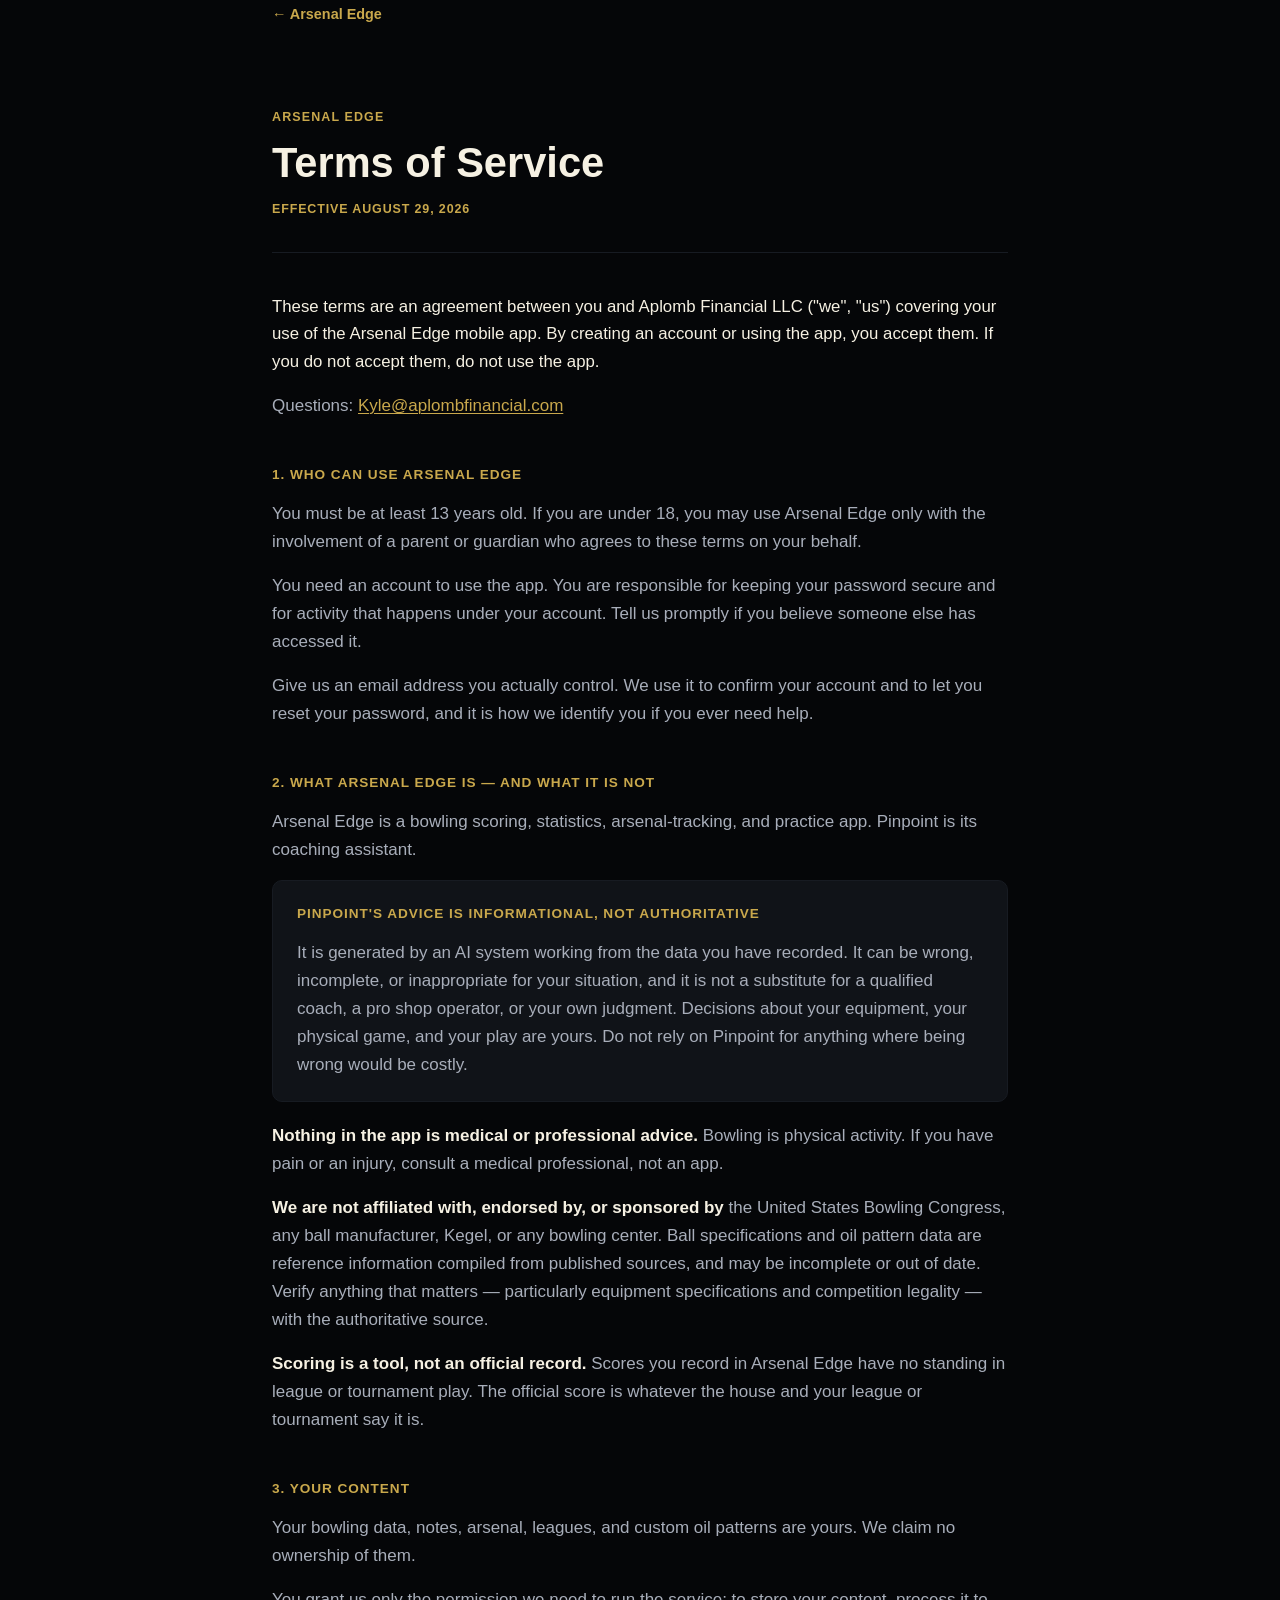
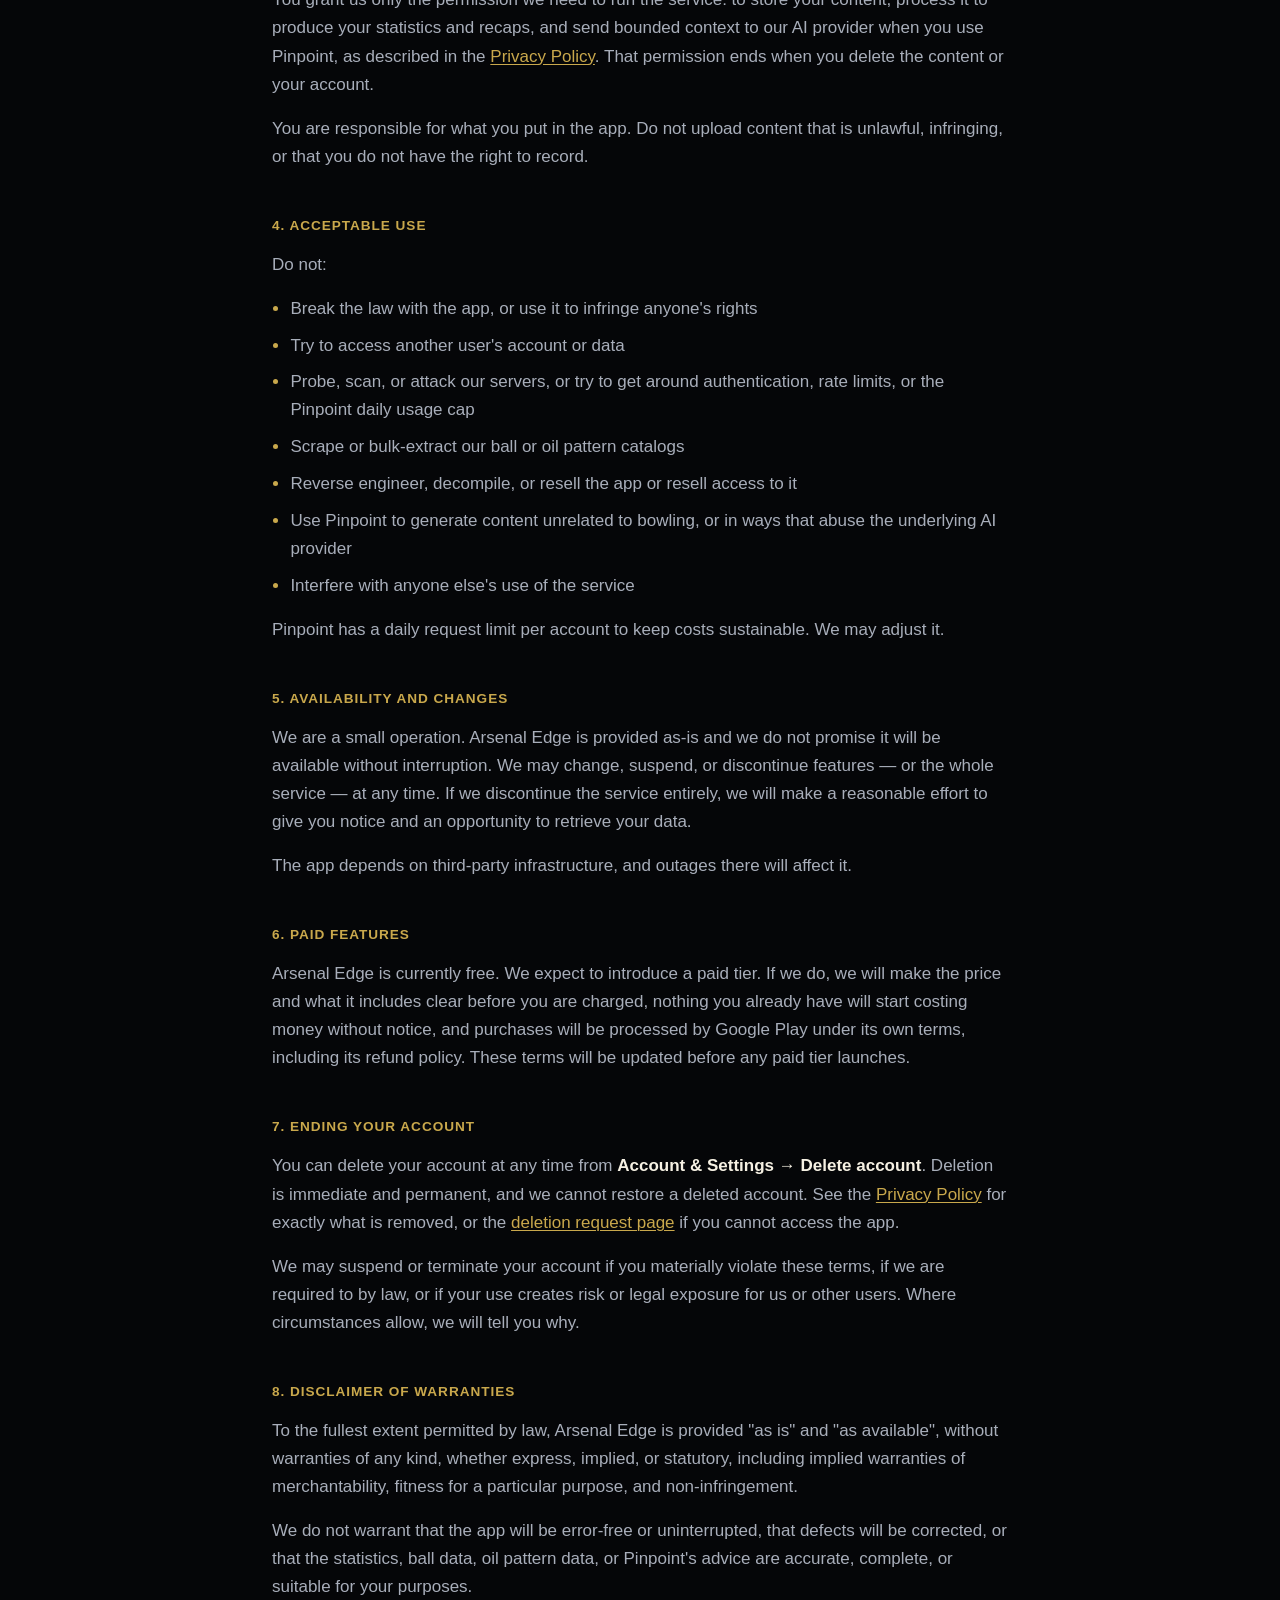
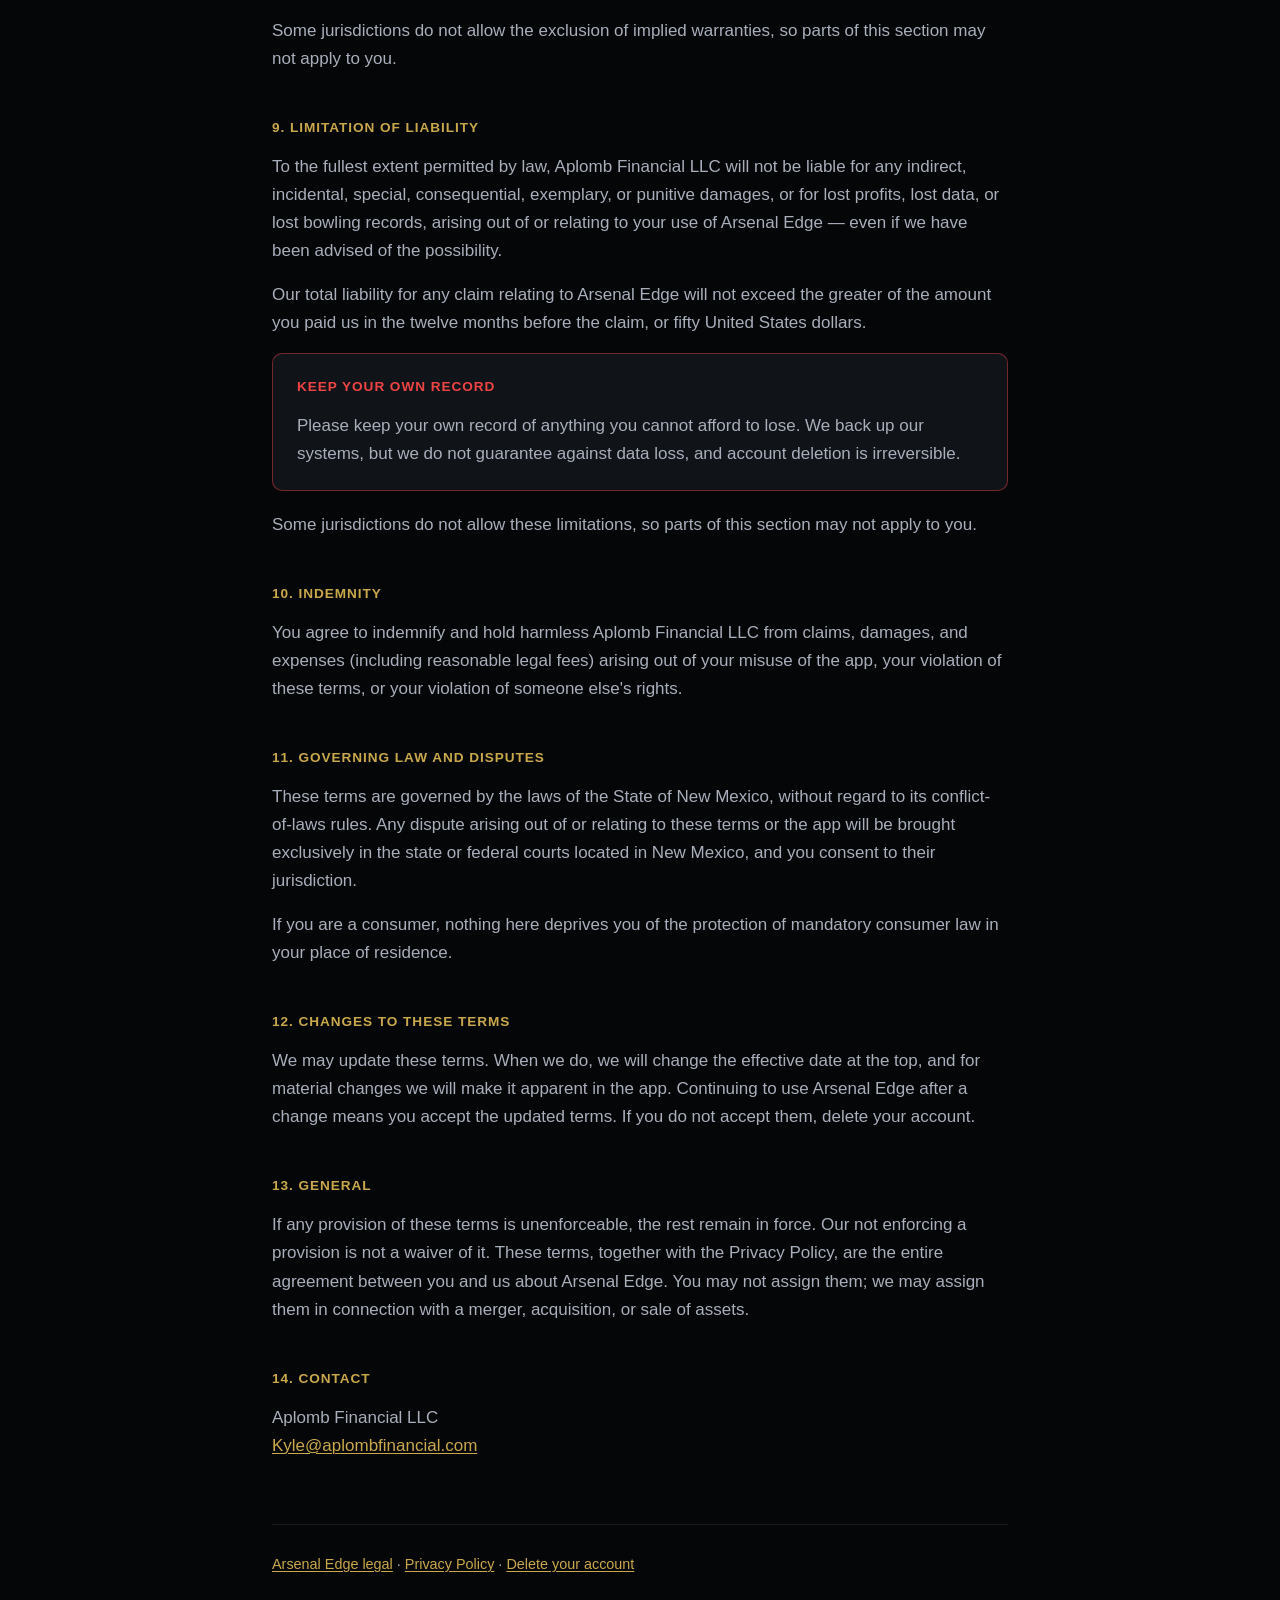
==== terms.html @ f2286957 "Add Arsenal Edge legal pages Static Privacy Policy, Terms of Service, and account deletion request p" ====
<!doctype html>
<html lang="en">
<head>
<meta charset="utf-8">
<meta name="viewport" content="width=device-width, initial-scale=1">
<title>Terms of Service — Arsenal Edge</title>
<meta name="description" content="The agreement covering your use of the Arsenal Edge bowling app.">
<link rel="stylesheet" href="style.css">
</head>
<body>
<div class="wrap">

<a class="back" href="index.html">&larr; Arsenal Edge</a>

<header>
  <p class="brand">Arsenal Edge</p>
  <h1>Terms of Service</h1>
  <p class="effective">Effective August 29, 2026</p>
</header>

<p class="lede">These terms are an agreement between you and Aplomb Financial LLC ("we",
"us") covering your use of the Arsenal Edge mobile app. By creating an account or using
the app, you accept them. If you do not accept them, do not use the app.</p>

<p>Questions: <a href="mailto:Kyle@aplombfinancial.com">Kyle@aplombfinancial.com</a></p>

<h2>1. Who can use Arsenal Edge</h2>

<p>You must be at least 13 years old. If you are under 18, you may use Arsenal Edge only
with the involvement of a parent or guardian who agrees to these terms on your behalf.</p>

<p>You need an account to use the app. You are responsible for keeping your password
secure and for activity that happens under your account. Tell us promptly if you believe
someone else has accessed it.</p>

<p>Give us an email address you actually control. We use it to confirm your account and to
let you reset your password, and it is how we identify you if you ever need help.</p>

<h2>2. What Arsenal Edge is &mdash; and what it is not</h2>

<p>Arsenal Edge is a bowling scoring, statistics, arsenal-tracking, and practice app.
Pinpoint is its coaching assistant.</p>

<div class="card">
  <h2>Pinpoint's advice is informational, not authoritative</h2>
  <p>It is generated by an AI system working from the data you have recorded. It can be
  wrong, incomplete, or inappropriate for your situation, and it is not a substitute for a
  qualified coach, a pro shop operator, or your own judgment. Decisions about your
  equipment, your physical game, and your play are yours. Do not rely on Pinpoint for
  anything where being wrong would be costly.</p>
</div>

<p><strong>Nothing in the app is medical or professional advice.</strong> Bowling is
physical activity. If you have pain or an injury, consult a medical professional, not an
app.</p>

<p><strong>We are not affiliated with, endorsed by, or sponsored by</strong> the United
States Bowling Congress, any ball manufacturer, Kegel, or any bowling center. Ball
specifications and oil pattern data are reference information compiled from published
sources, and may be incomplete or out of date. Verify anything that matters &mdash;
particularly equipment specifications and competition legality &mdash; with the
authoritative source.</p>

<p><strong>Scoring is a tool, not an official record.</strong> Scores you record in
Arsenal Edge have no standing in league or tournament play. The official score is whatever
the house and your league or tournament say it is.</p>

<h2>3. Your content</h2>

<p>Your bowling data, notes, arsenal, leagues, and custom oil patterns are yours. We claim
no ownership of them.</p>

<p>You grant us only the permission we need to run the service: to store your content,
process it to produce your statistics and recaps, and send bounded context to our AI
provider when you use Pinpoint, as described in the
<a href="privacy.html">Privacy Policy</a>. That permission ends when you delete the content
or your account.</p>

<p>You are responsible for what you put in the app. Do not upload content that is
unlawful, infringing, or that you do not have the right to record.</p>

<h2>4. Acceptable use</h2>

<p>Do not:</p>
<ul>
  <li>Break the law with the app, or use it to infringe anyone's rights</li>
  <li>Try to access another user's account or data</li>
  <li>Probe, scan, or attack our servers, or try to get around authentication, rate limits,
    or the Pinpoint daily usage cap</li>
  <li>Scrape or bulk-extract our ball or oil pattern catalogs</li>
  <li>Reverse engineer, decompile, or resell the app or resell access to it</li>
  <li>Use Pinpoint to generate content unrelated to bowling, or in ways that abuse the
    underlying AI provider</li>
  <li>Interfere with anyone else's use of the service</li>
</ul>

<p>Pinpoint has a daily request limit per account to keep costs sustainable. We may adjust
it.</p>

<h2>5. Availability and changes</h2>

<p>We are a small operation. Arsenal Edge is provided as-is and we do not promise it will
be available without interruption. We may change, suspend, or discontinue features &mdash;
or the whole service &mdash; at any time. If we discontinue the service entirely, we will
make a reasonable effort to give you notice and an opportunity to retrieve your data.</p>

<p>The app depends on third-party infrastructure, and outages there will affect it.</p>

<h2>6. Paid features</h2>

<p>Arsenal Edge is currently free. We expect to introduce a paid tier. If we do, we will
make the price and what it includes clear before you are charged, nothing you already have
will start costing money without notice, and purchases will be processed by Google Play
under its own terms, including its refund policy. These terms will be updated before any
paid tier launches.</p>

<h2>7. Ending your account</h2>

<p>You can delete your account at any time from <strong>Account &amp; Settings &rarr;
Delete account</strong>. Deletion is immediate and permanent, and we cannot restore a
deleted account. See the <a href="privacy.html">Privacy Policy</a> for exactly what is
removed, or the <a href="delete-account.html">deletion request page</a> if you cannot
access the app.</p>

<p>We may suspend or terminate your account if you materially violate these terms, if we
are required to by law, or if your use creates risk or legal exposure for us or other
users. Where circumstances allow, we will tell you why.</p>

<h2>8. Disclaimer of warranties</h2>

<p>To the fullest extent permitted by law, Arsenal Edge is provided "as is" and "as
available", without warranties of any kind, whether express, implied, or statutory,
including implied warranties of merchantability, fitness for a particular purpose, and
non-infringement.</p>

<p>We do not warrant that the app will be error-free or uninterrupted, that defects will
be corrected, or that the statistics, ball data, oil pattern data, or Pinpoint's advice
are accurate, complete, or suitable for your purposes.</p>

<p>Some jurisdictions do not allow the exclusion of implied warranties, so parts of this
section may not apply to you.</p>

<h2>9. Limitation of liability</h2>

<p>To the fullest extent permitted by law, Aplomb Financial LLC will not be liable for any
indirect, incidental, special, consequential, exemplary, or punitive damages, or for lost
profits, lost data, or lost bowling records, arising out of or relating to your use of
Arsenal Edge &mdash; even if we have been advised of the possibility.</p>

<p>Our total liability for any claim relating to Arsenal Edge will not exceed the greater
of the amount you paid us in the twelve months before the claim, or fifty United States
dollars.</p>

<div class="card warn">
  <h2>Keep your own record</h2>
  <p>Please keep your own record of anything you cannot afford to lose. We back up our
  systems, but we do not guarantee against data loss, and account deletion is
  irreversible.</p>
</div>

<p>Some jurisdictions do not allow these limitations, so parts of this section may not
apply to you.</p>

<h2>10. Indemnity</h2>

<p>You agree to indemnify and hold harmless Aplomb Financial LLC from claims, damages, and
expenses (including reasonable legal fees) arising out of your misuse of the app, your
violation of these terms, or your violation of someone else's rights.</p>

<h2>11. Governing law and disputes</h2>

<p>These terms are governed by the laws of the State of New Mexico, without regard to its
conflict-of-laws rules. Any dispute arising out of or relating to these terms or the app
will be brought exclusively in the state or federal courts located in New Mexico, and you
consent to their jurisdiction.</p>

<p>If you are a consumer, nothing here deprives you of the protection of mandatory
consumer law in your place of residence.</p>

<h2>12. Changes to these terms</h2>

<p>We may update these terms. When we do, we will change the effective date at the top,
and for material changes we will make it apparent in the app. Continuing to use Arsenal
Edge after a change means you accept the updated terms. If you do not accept them, delete
your account.</p>

<h2>13. General</h2>

<p>If any provision of these terms is unenforceable, the rest remain in force. Our not
enforcing a provision is not a waiver of it. These terms, together with the Privacy
Policy, are the entire agreement between you and us about Arsenal Edge. You may not assign
them; we may assign them in connection with a merger, acquisition, or sale of assets.</p>

<h2>14. Contact</h2>

<p>Aplomb Financial LLC<br>
<a href="mailto:Kyle@aplombfinancial.com">Kyle@aplombfinancial.com</a></p>

<footer>
  <p><a href="index.html">Arsenal Edge legal</a> &middot;
     <a href="privacy.html">Privacy Policy</a> &middot;
     <a href="delete-account.html">Delete your account</a></p>
</footer>

</div>
</body>
</html>
---- style.css ----
/* Arsenal Edge legal pages — dark/metallic-gold system, matching the app. */

:root {
  --bg-deep: #050608;
  --surface: #101318;
  --surface-elevated: #171b22;
  --gold: #c9a84c;
  --text-primary: #f6f1e3;
  --text-secondary: #a8aeba;
  --danger: #ef4444;
}

* {
  box-sizing: border-box;
}

body {
  margin: 0;
  padding: 0 1.25rem 5rem;
  background: var(--bg-deep);
  color: var(--text-secondary);
  font-family: -apple-system, BlinkMacSystemFont, "Segoe UI", Roboto, Helvetica, Arial, sans-serif;
  font-size: 17px;
  line-height: 1.65;
  -webkit-text-size-adjust: 100%;
}

.wrap {
  max-width: 46rem;
  margin: 0 auto;
}

header {
  padding: 3rem 0 2rem;
  border-bottom: 1px solid var(--surface-elevated);
  margin-bottom: 2.5rem;
}

.brand {
  color: var(--gold);
  font-size: 0.78rem;
  font-weight: 800;
  letter-spacing: 0.09em;
  text-transform: uppercase;
  margin: 0 0 0.75rem;
}

h1 {
  color: var(--text-primary);
  font-size: clamp(1.9rem, 5vw, 2.6rem);
  font-weight: 800;
  line-height: 1.15;
  margin: 0 0 0.75rem;
}

.effective {
  color: var(--gold);
  font-size: 0.78rem;
  font-weight: 800;
  letter-spacing: 0.07em;
  text-transform: uppercase;
  margin: 0;
}

h2 {
  color: var(--gold);
  font-size: 0.85rem;
  font-weight: 800;
  letter-spacing: 0.07em;
  text-transform: uppercase;
  margin: 2.75rem 0 0.85rem;
}

p {
  margin: 0 0 1rem;
}

.lede {
  color: var(--text-primary);
  font-size: 1.05rem;
}

strong {
  color: var(--text-primary);
  font-weight: 700;
}

ul {
  margin: 0 0 1rem;
  padding-left: 1.15rem;
}

li {
  margin-bottom: 0.55rem;
}

li::marker {
  color: var(--gold);
}

a {
  color: var(--gold);
  text-decoration-thickness: 1px;
  text-underline-offset: 2px;
}

a:hover {
  color: var(--text-primary);
}

.card {
  background: var(--surface);
  border: 1px solid var(--surface-elevated);
  border-radius: 10px;
  padding: 1.35rem 1.5rem;
  margin: 0 0 1.25rem;
}

.card h2 {
  margin-top: 0;
}

.card p:last-child,
.card ul:last-child {
  margin-bottom: 0;
}

.warn {
  border-color: rgba(239, 68, 68, 0.45);
}

.warn h2 {
  color: var(--danger);
}

.nav {
  display: flex;
  flex-wrap: wrap;
  gap: 0.75rem;
  margin-top: 1.75rem;
}

.nav a {
  display: inline-block;
  padding: 0.7rem 1.15rem;
  border: 1px solid var(--surface-elevated);
  border-radius: 8px;
  background: var(--surface);
  color: var(--text-primary);
  font-weight: 700;
  font-size: 0.95rem;
  text-decoration: none;
}

.nav a:hover {
  border-color: var(--gold);
  color: var(--gold);
}

footer {
  margin-top: 4rem;
  padding-top: 1.75rem;
  border-top: 1px solid var(--surface-elevated);
  font-size: 0.9rem;
}

.back {
  display: inline-block;
  margin-bottom: 2rem;
  font-weight: 700;
  font-size: 0.9rem;
  text-decoration: none;
}
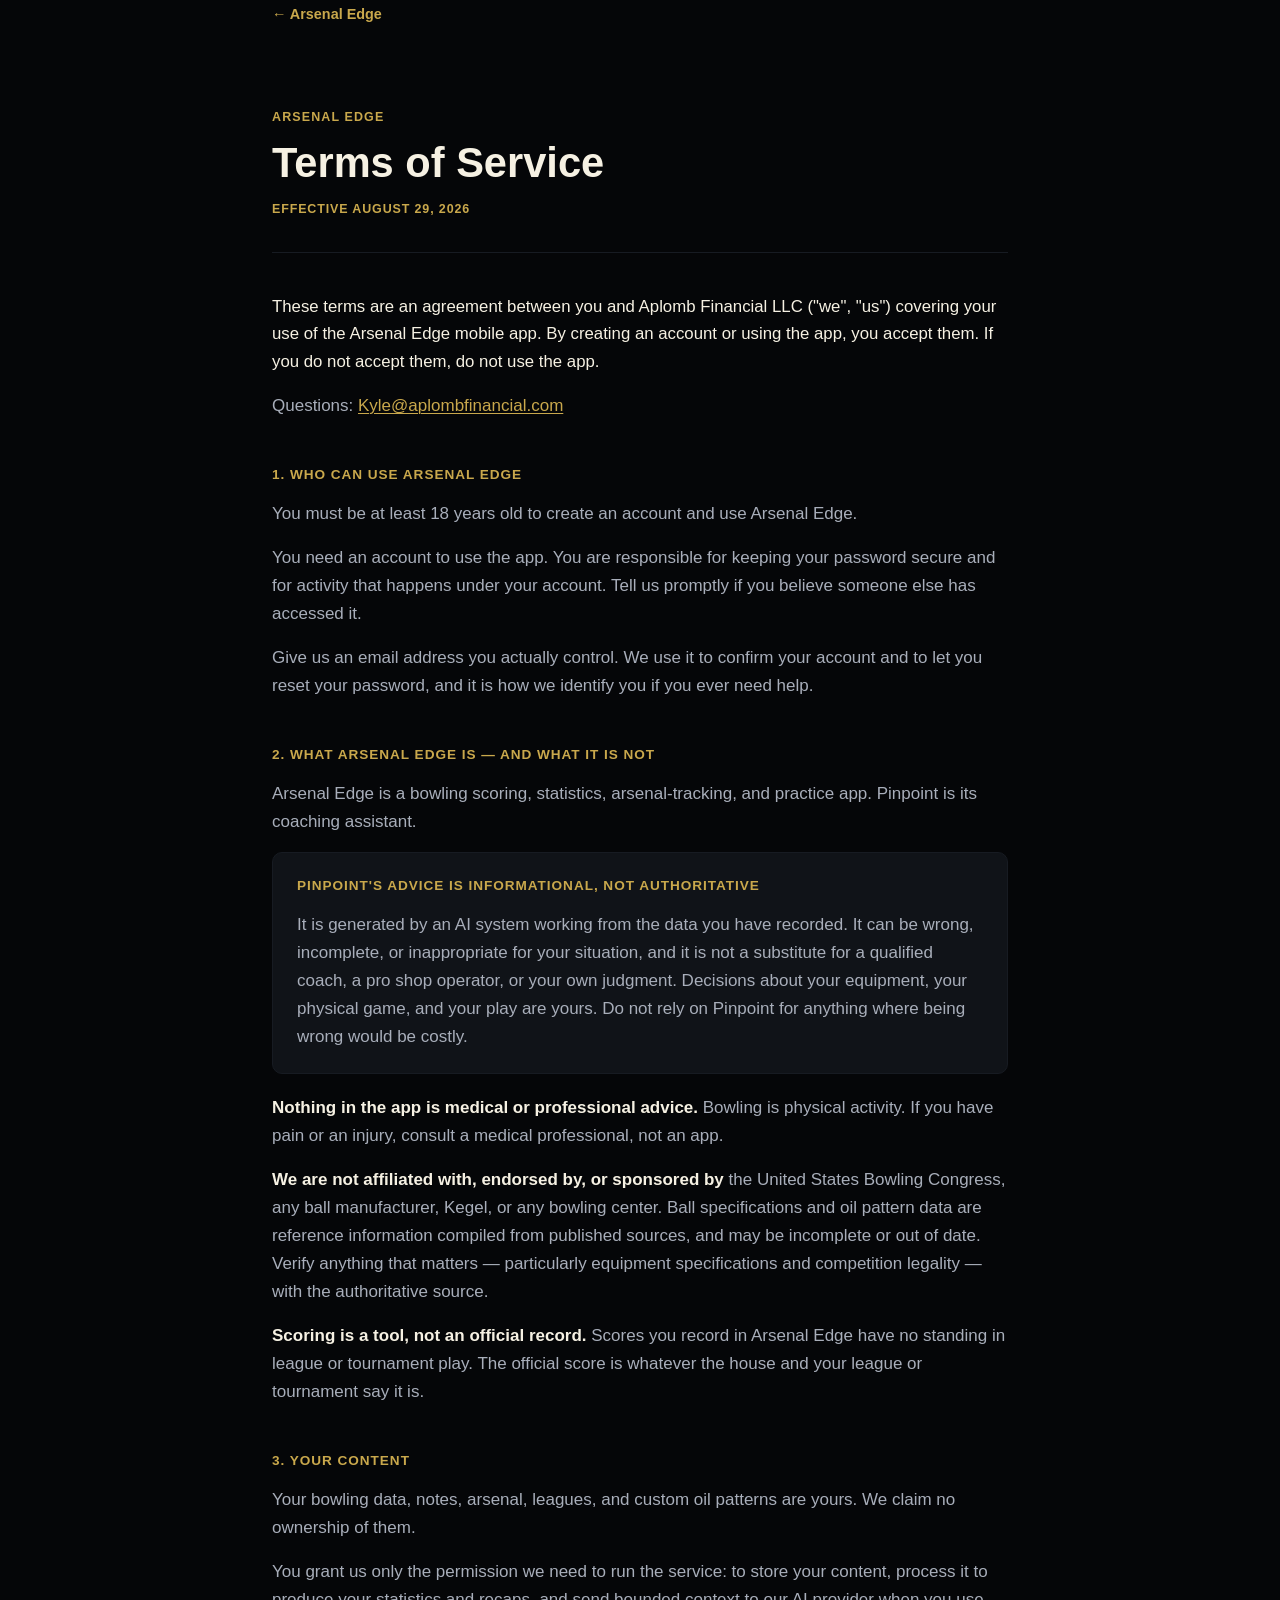
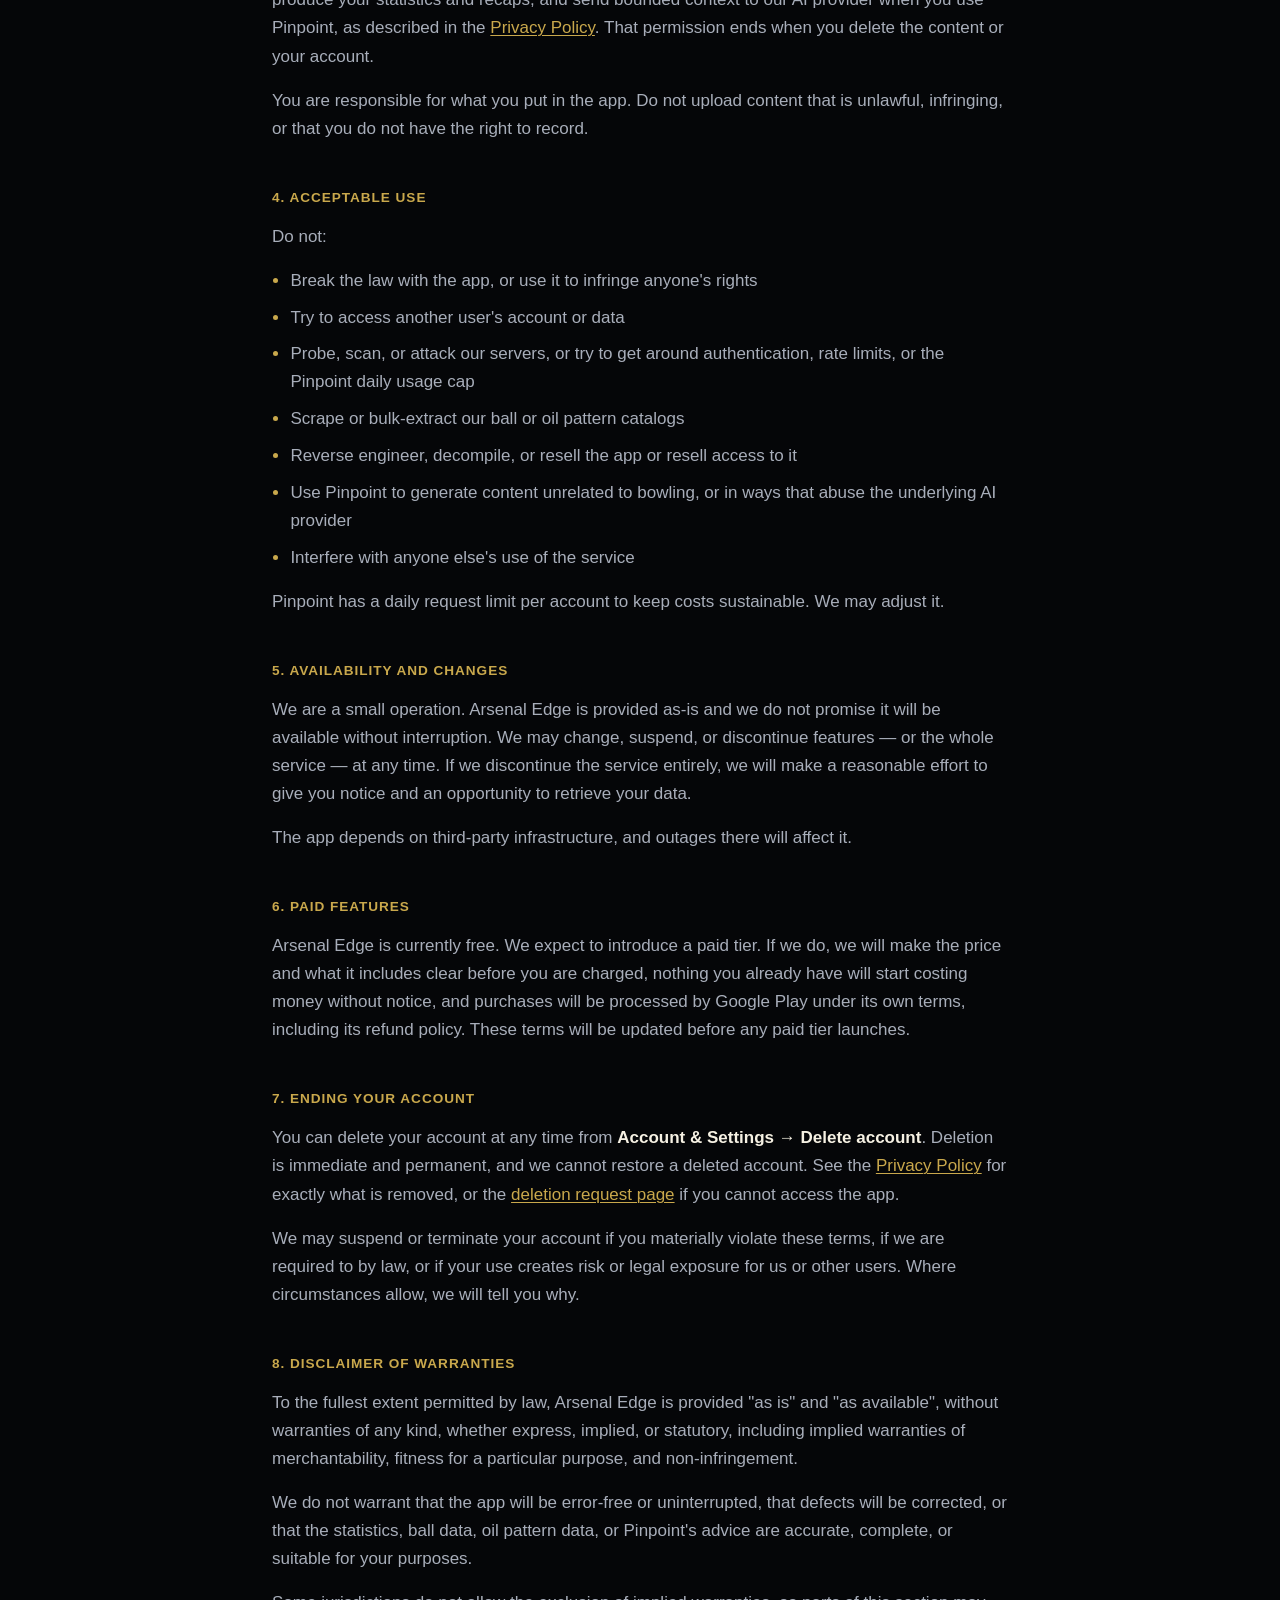
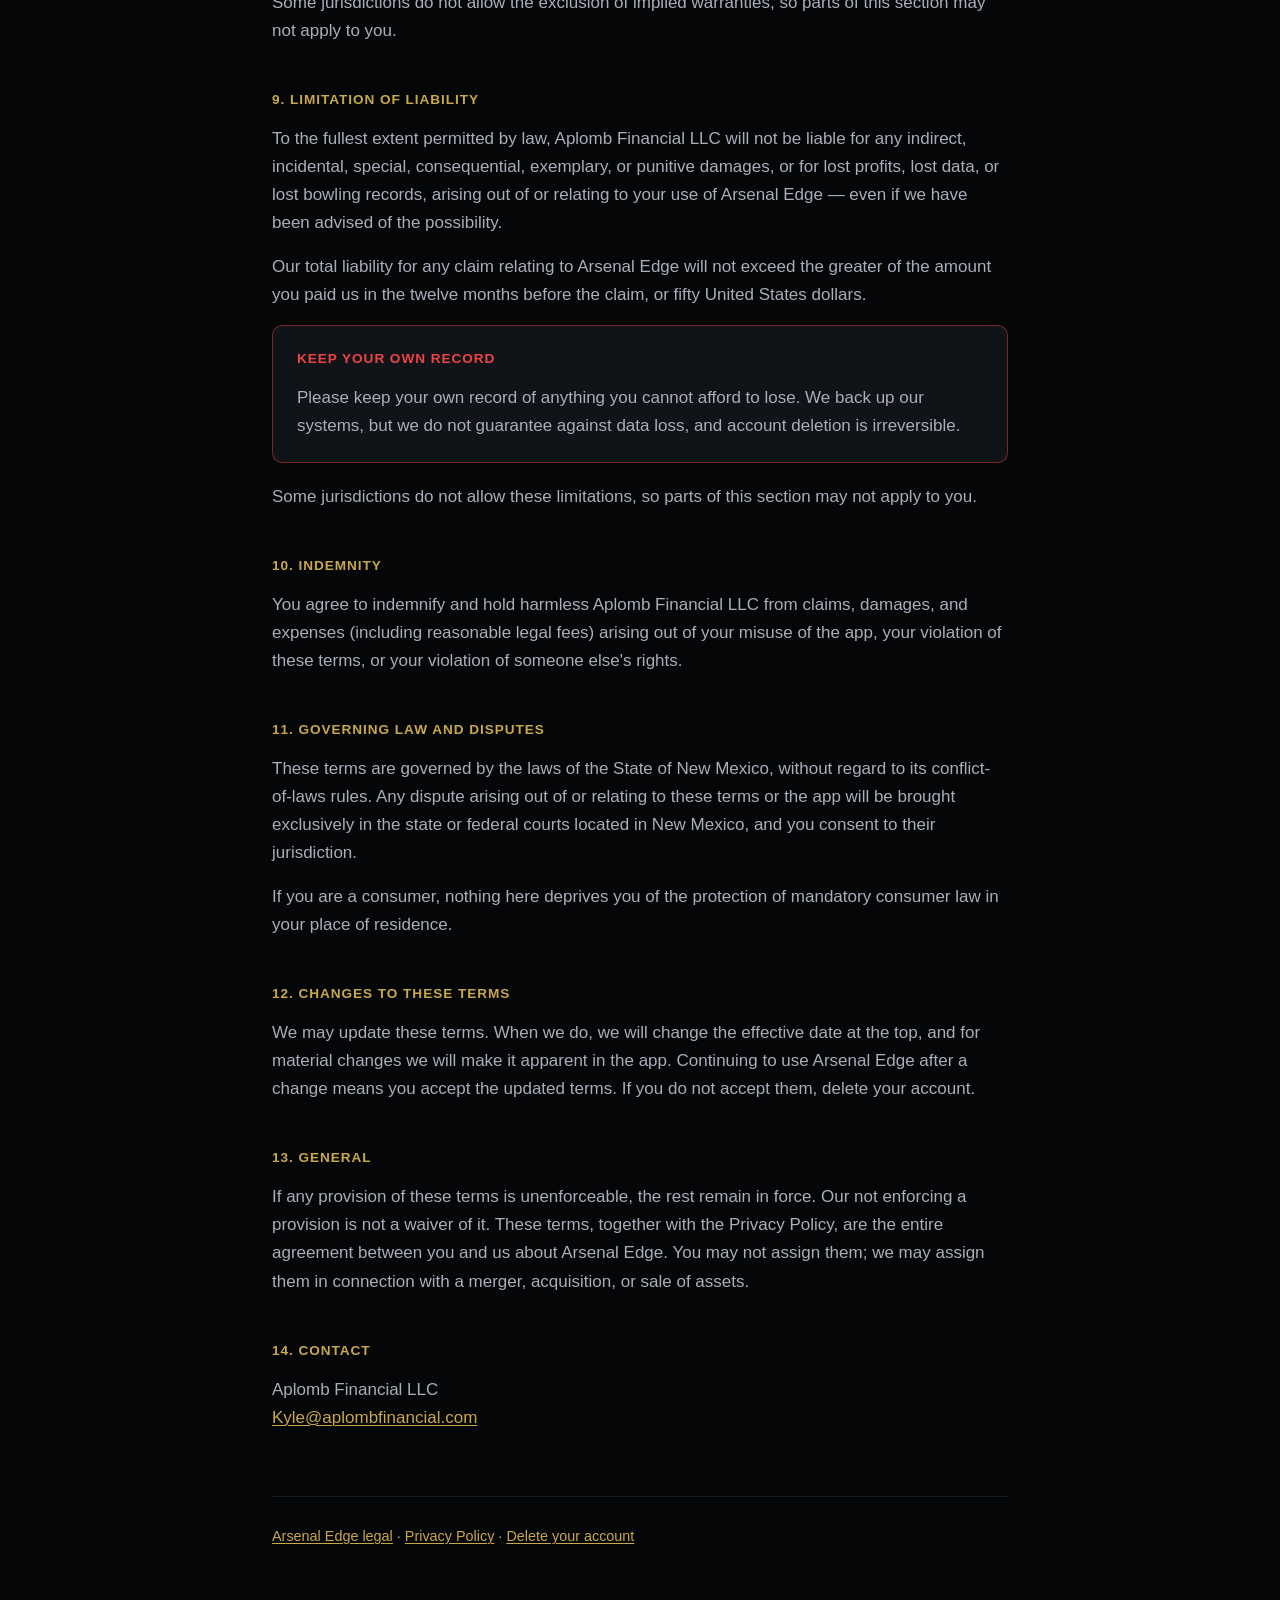
==== commit 02ad6409: "Raise minimum age to 18 Terms now require 18+, and the Privacy Policy's Children section restates it" ====
--- a/terms.html
+++ b/terms.html
@@ -26,8 +26,7 @@
 
 <h2>1. Who can use Arsenal Edge</h2>
 
-<p>You must be at least 13 years old. If you are under 18, you may use Arsenal Edge only
-with the involvement of a parent or guardian who agrees to these terms on your behalf.</p>
+<p>You must be at least 18 years old to create an account and use Arsenal Edge.</p>
 
 <p>You need an account to use the app. You are responsible for keeping your password
 secure and for activity that happens under your account. Tell us promptly if you believe
